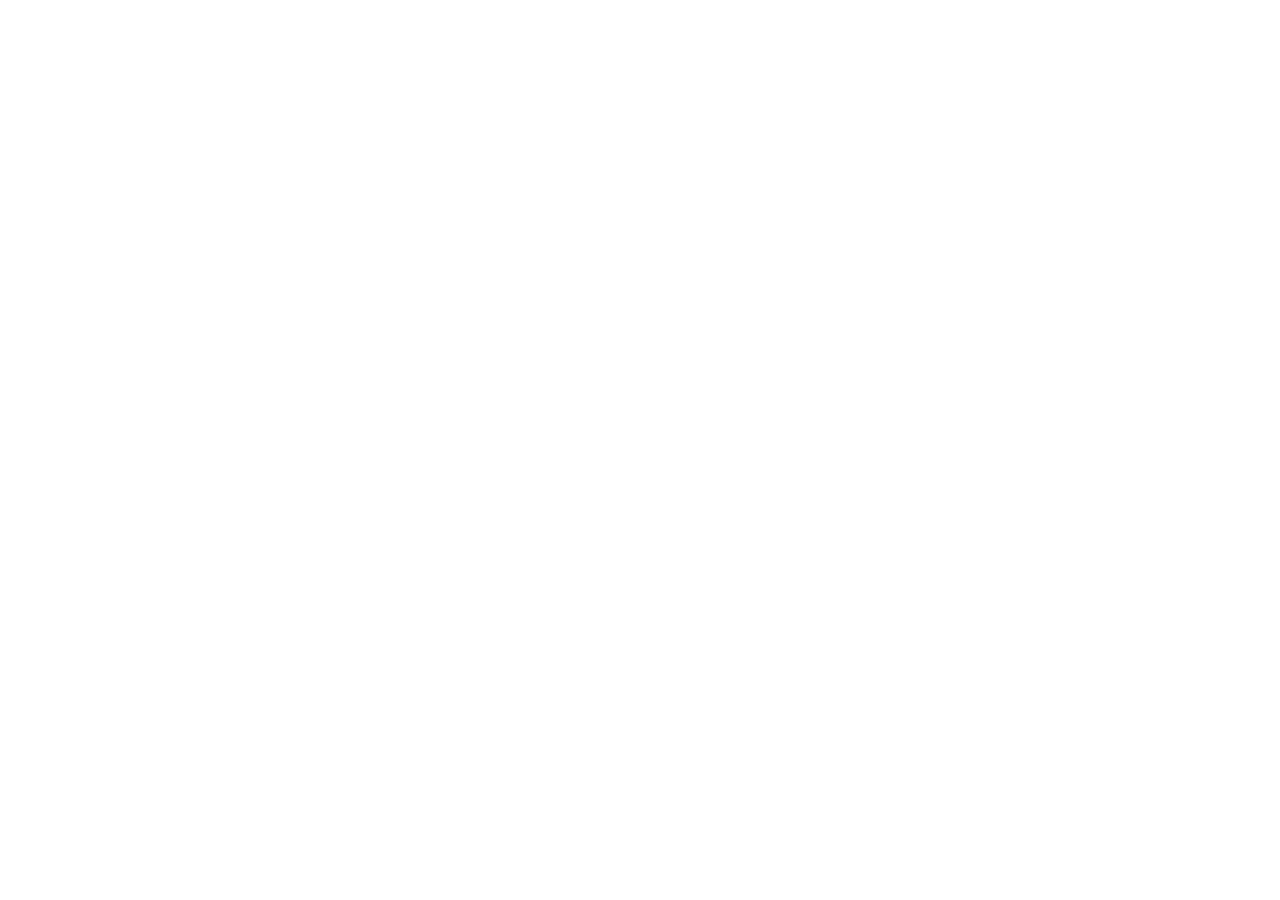
==== topics/assessment5/index.html @ 266ccaf4 "Finished building the head of the html" ====
<!DOCTYPE html>
<html lang="eng">

<head>
    <meta charset="UTF-8">
    <meta name="viewport" content="width=width-device-width, initial-scale=1.0">
    <title>Humans of New York | CART 211 Assessment</title>

    <meta name="description"
        content="A Humans of New York Story - A Course exercise (cart211_ exploring semantic HTML, CSS Grid, and Mobile queries)"
        .>
    <!--Open Graph metadata - controls how the page looks when shared on social media -->
    <meta property="og:type" content="article">
    <meta property="og:title" content="Humans of New York">
    <meta property="og:description" content="A Humans of New York story presented for CART 211">
    <meta property="og:url" content="put your url here">
    <meta property="og:image" content="https://hybrid.concordia.ca/">
    <meta property="og:image:width" content="1200">
    <meta property="og:image:height" content="630">
    <meta property="og:image:alt" content="Portrait associated with the America Pageant story">
    <meta name="twitter:card" content="summary_large_image">
    <meta name="twitter:title" content="Humans of New York">
    <meta name="twitter:description" content="A Humans of New York Story">
    <meta name="twitter:image" content="https://hybrid.concordia.ca/">

    <!-- Identifies the preffered url for this page to search engines -->
     <link rel="canonical" href="https://hybrid.concordia.ca/">

    <!-- Adds a small icon to the browser tab -->
     <link rel="icon" href="assets/favicon.ico">

     <meta name="author" content="Nicola Fournier">
     <meta name="copyright" content="Nicola Fournier, assessment5, 2026">

    <link rel="stylesheet" href="default.css">

    <link rel="preconnect" href="https://fonts.googleapis.com">
    <link rel="preconnect" href="https://fonts.gstatic.com" crossorigin>
    <link href="https://fonts.googleapis.com/css2?family=Questrial&family=Syne+Mono&display=swap" rel="stylesheet">

    <!-- Loads Font Awesome, a library of ready-made icons-->
    <!-- The Social media icons and hamburger menu use this library for-->
    <link rel="stylesheet" href="https://cdnjs.cloudflare.com/ajax/libs/font-awesome/4.7.0/css/font-awesome.min.css"
    
</head>


</html>
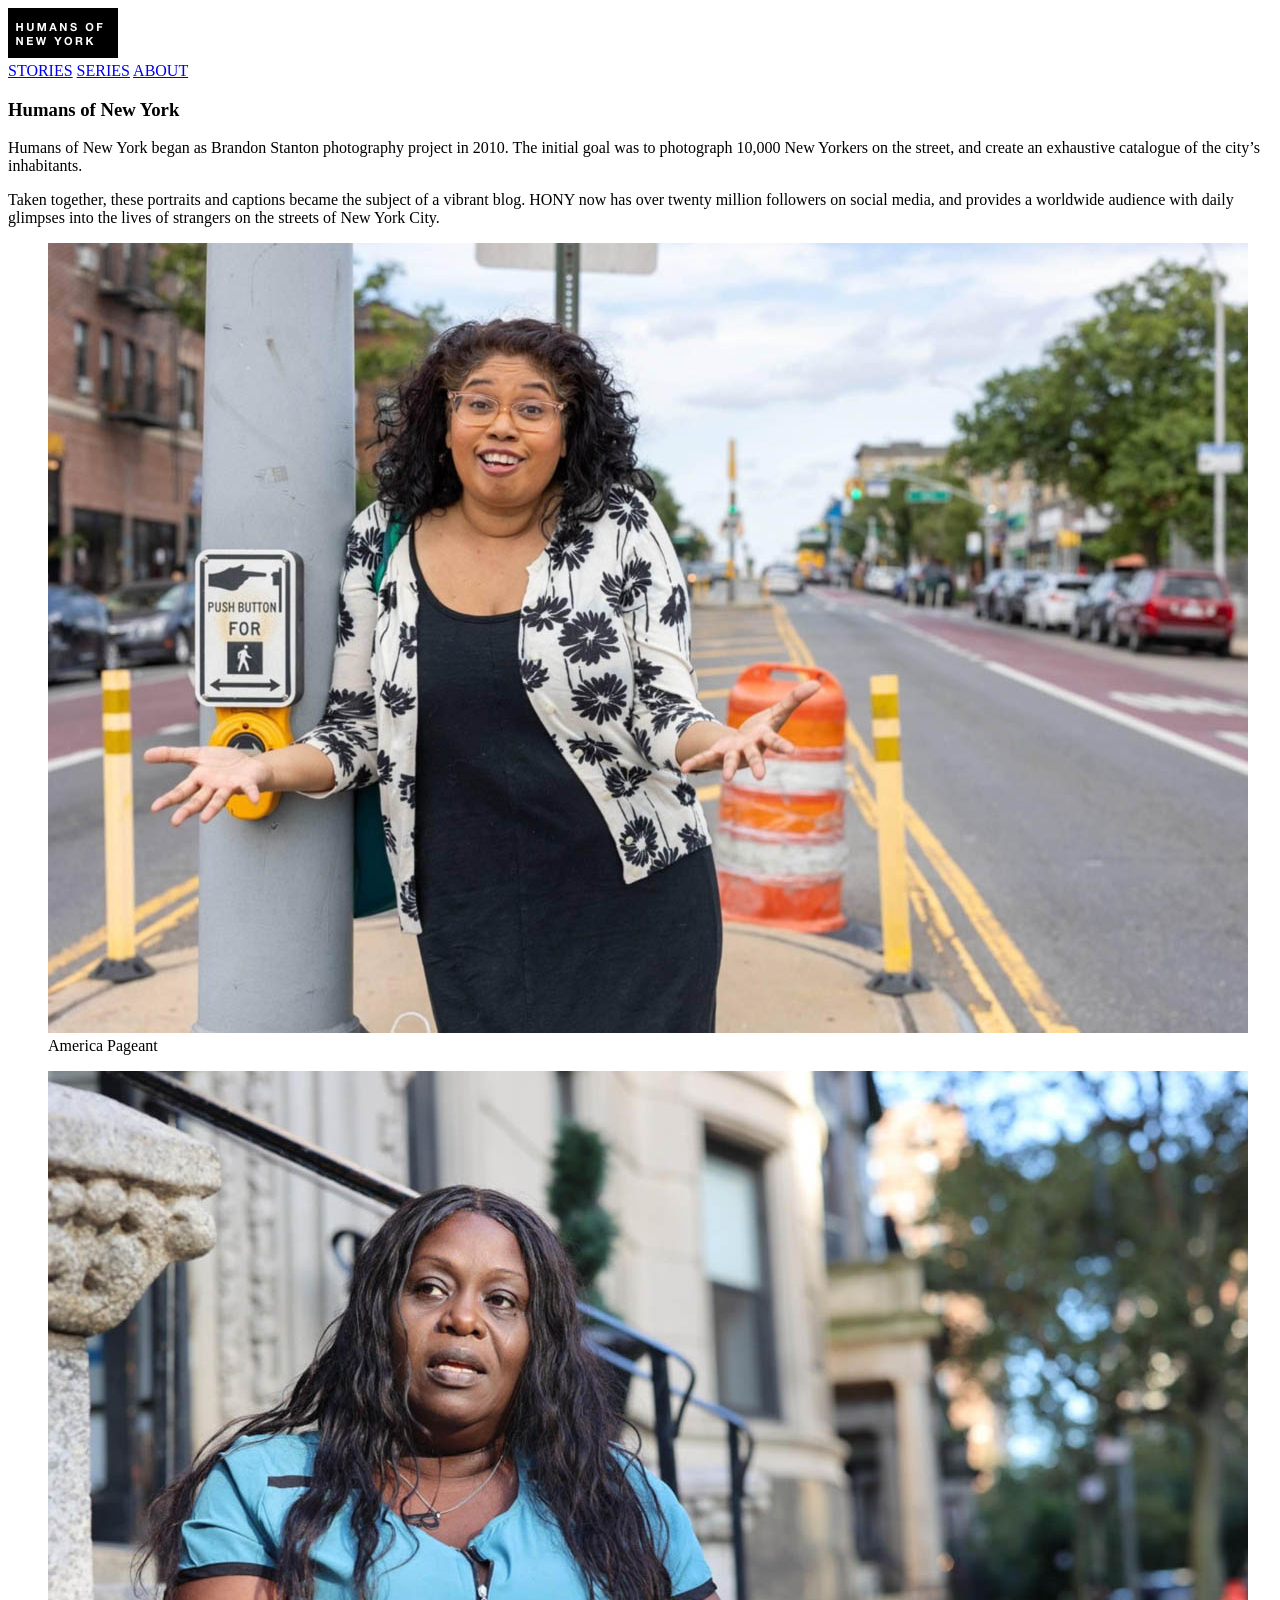
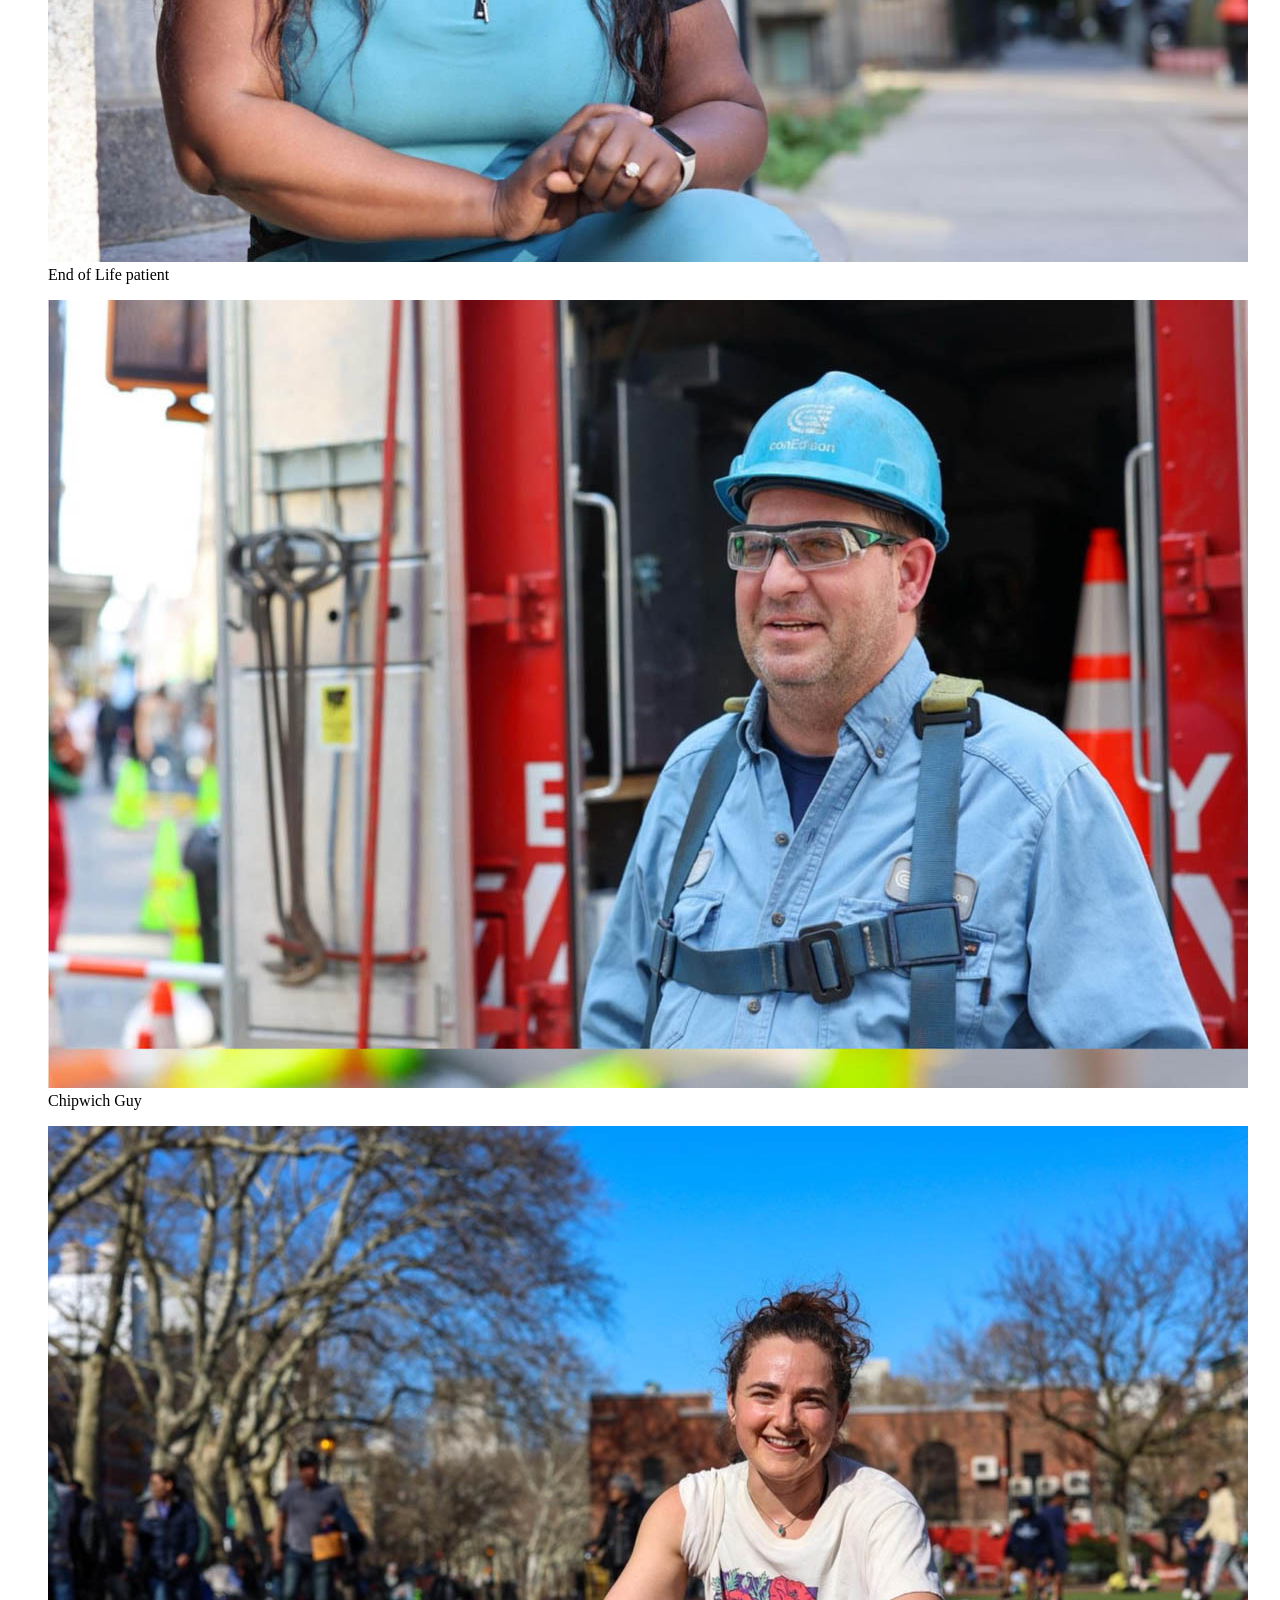
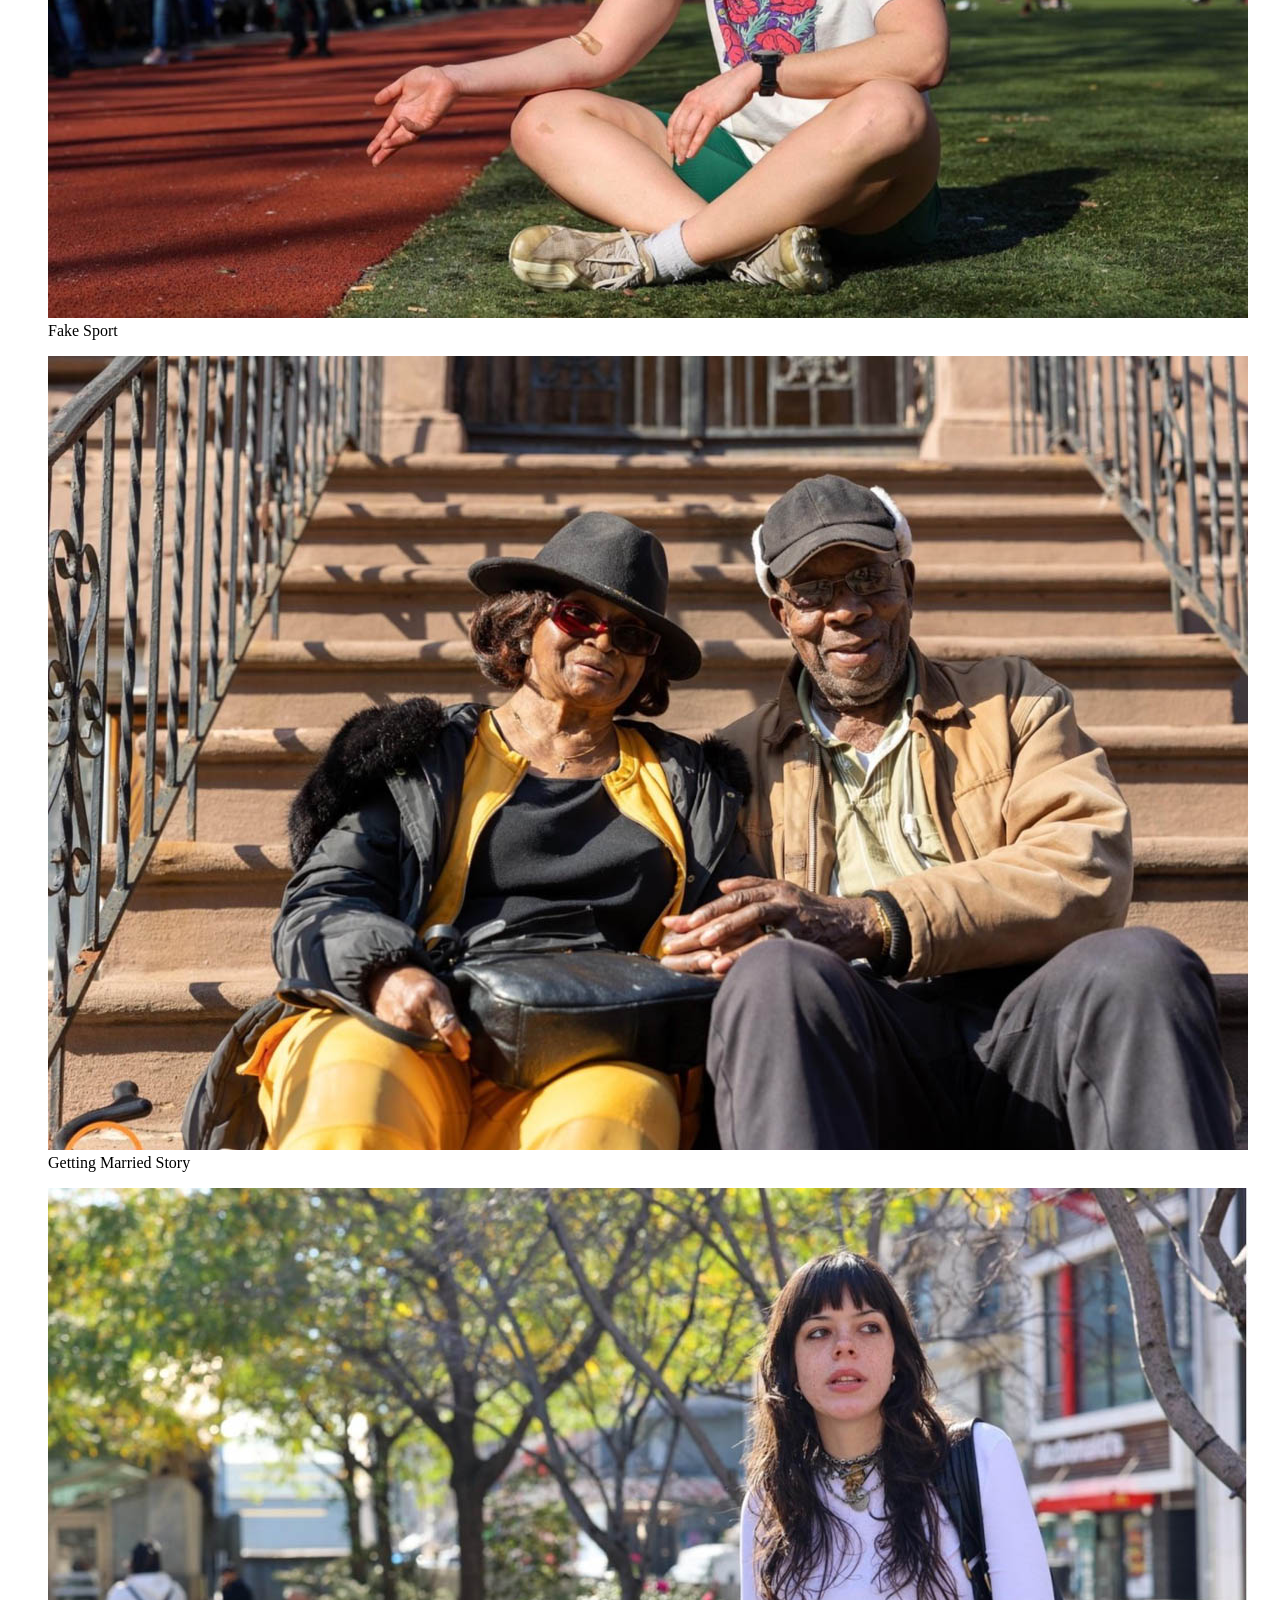
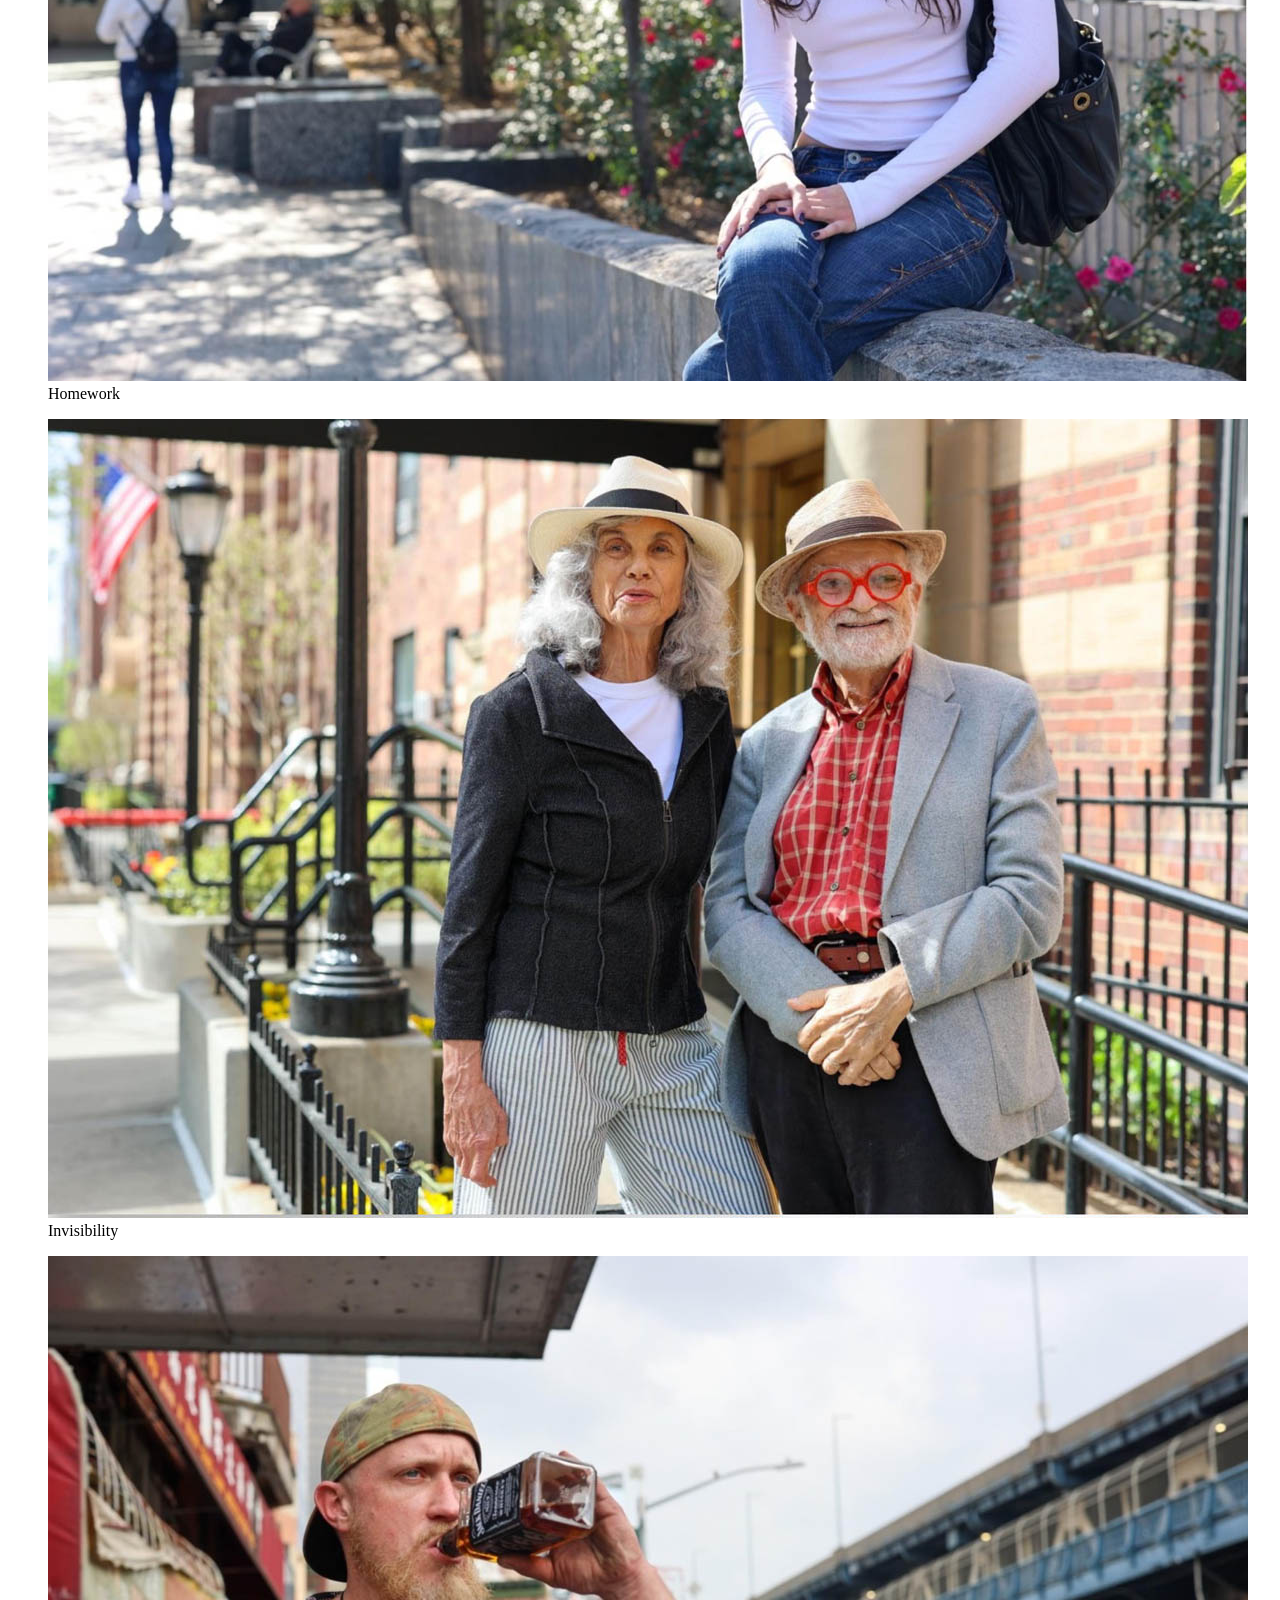
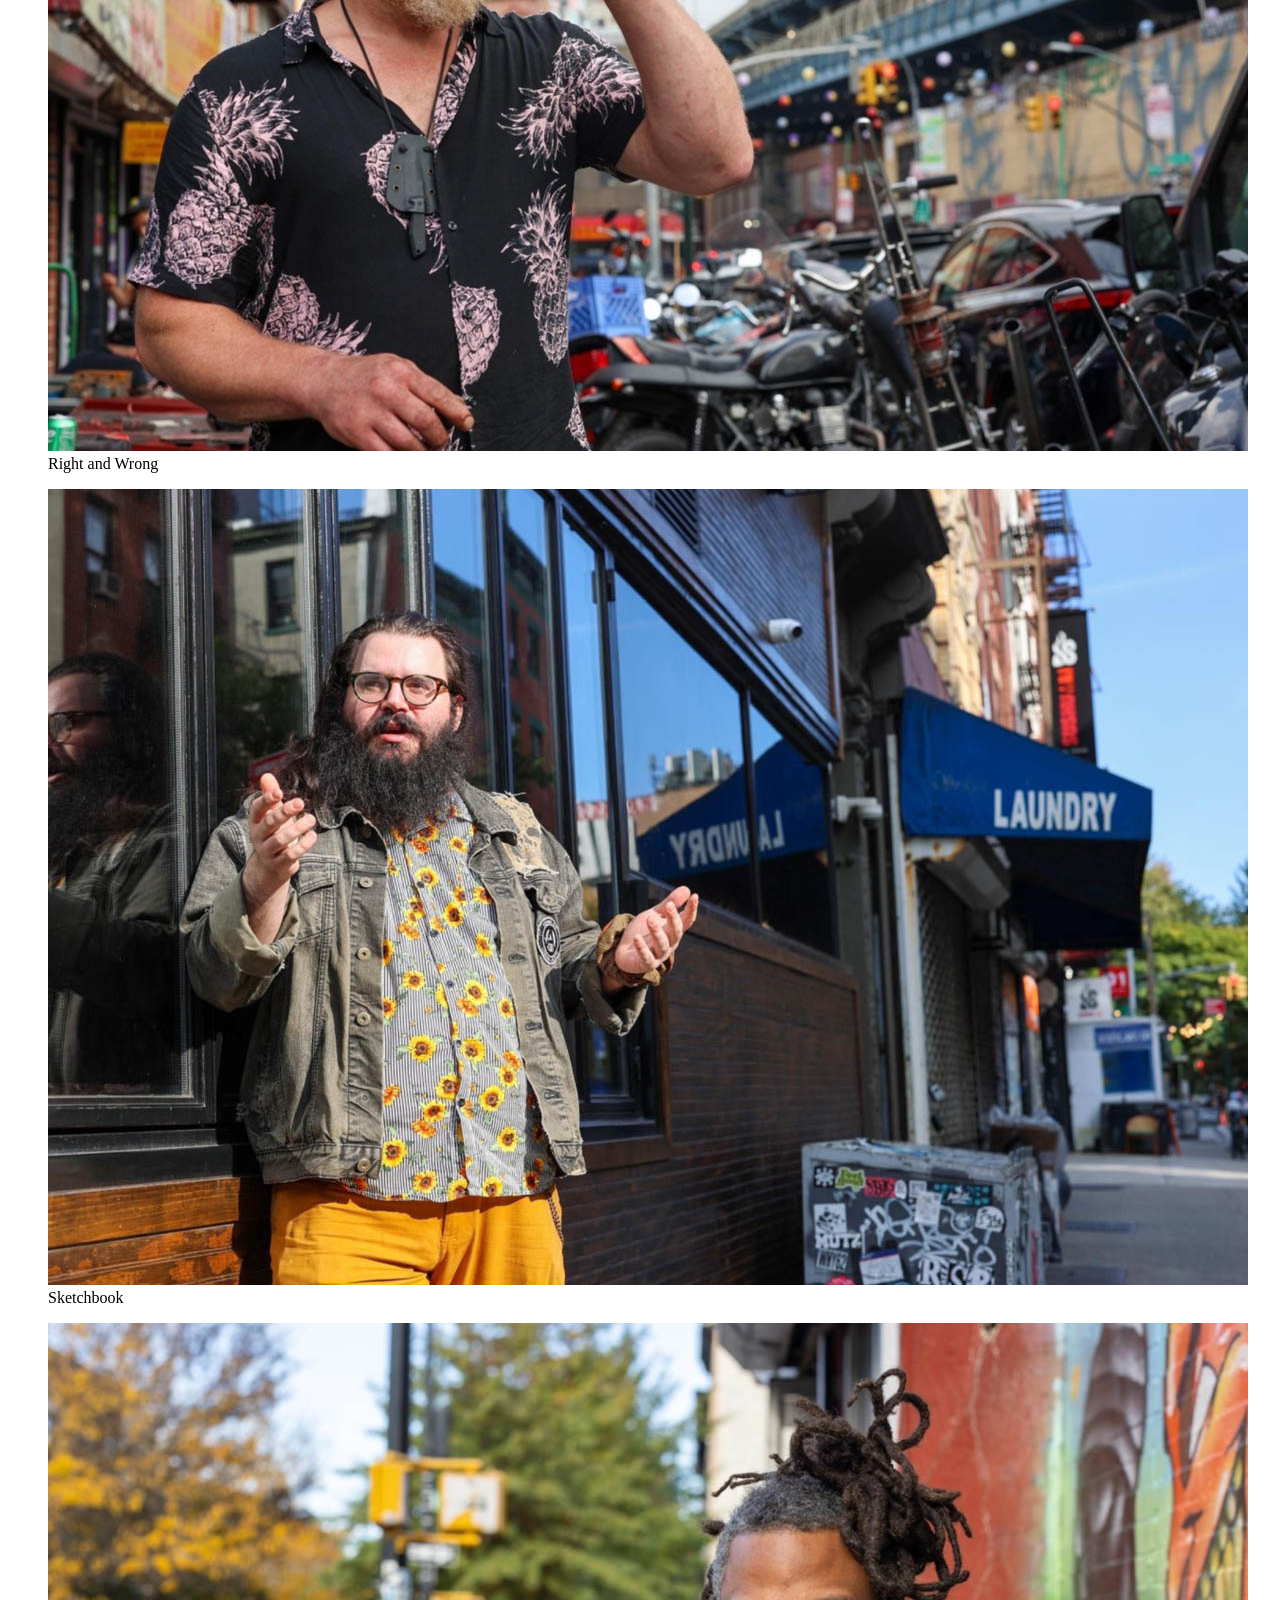
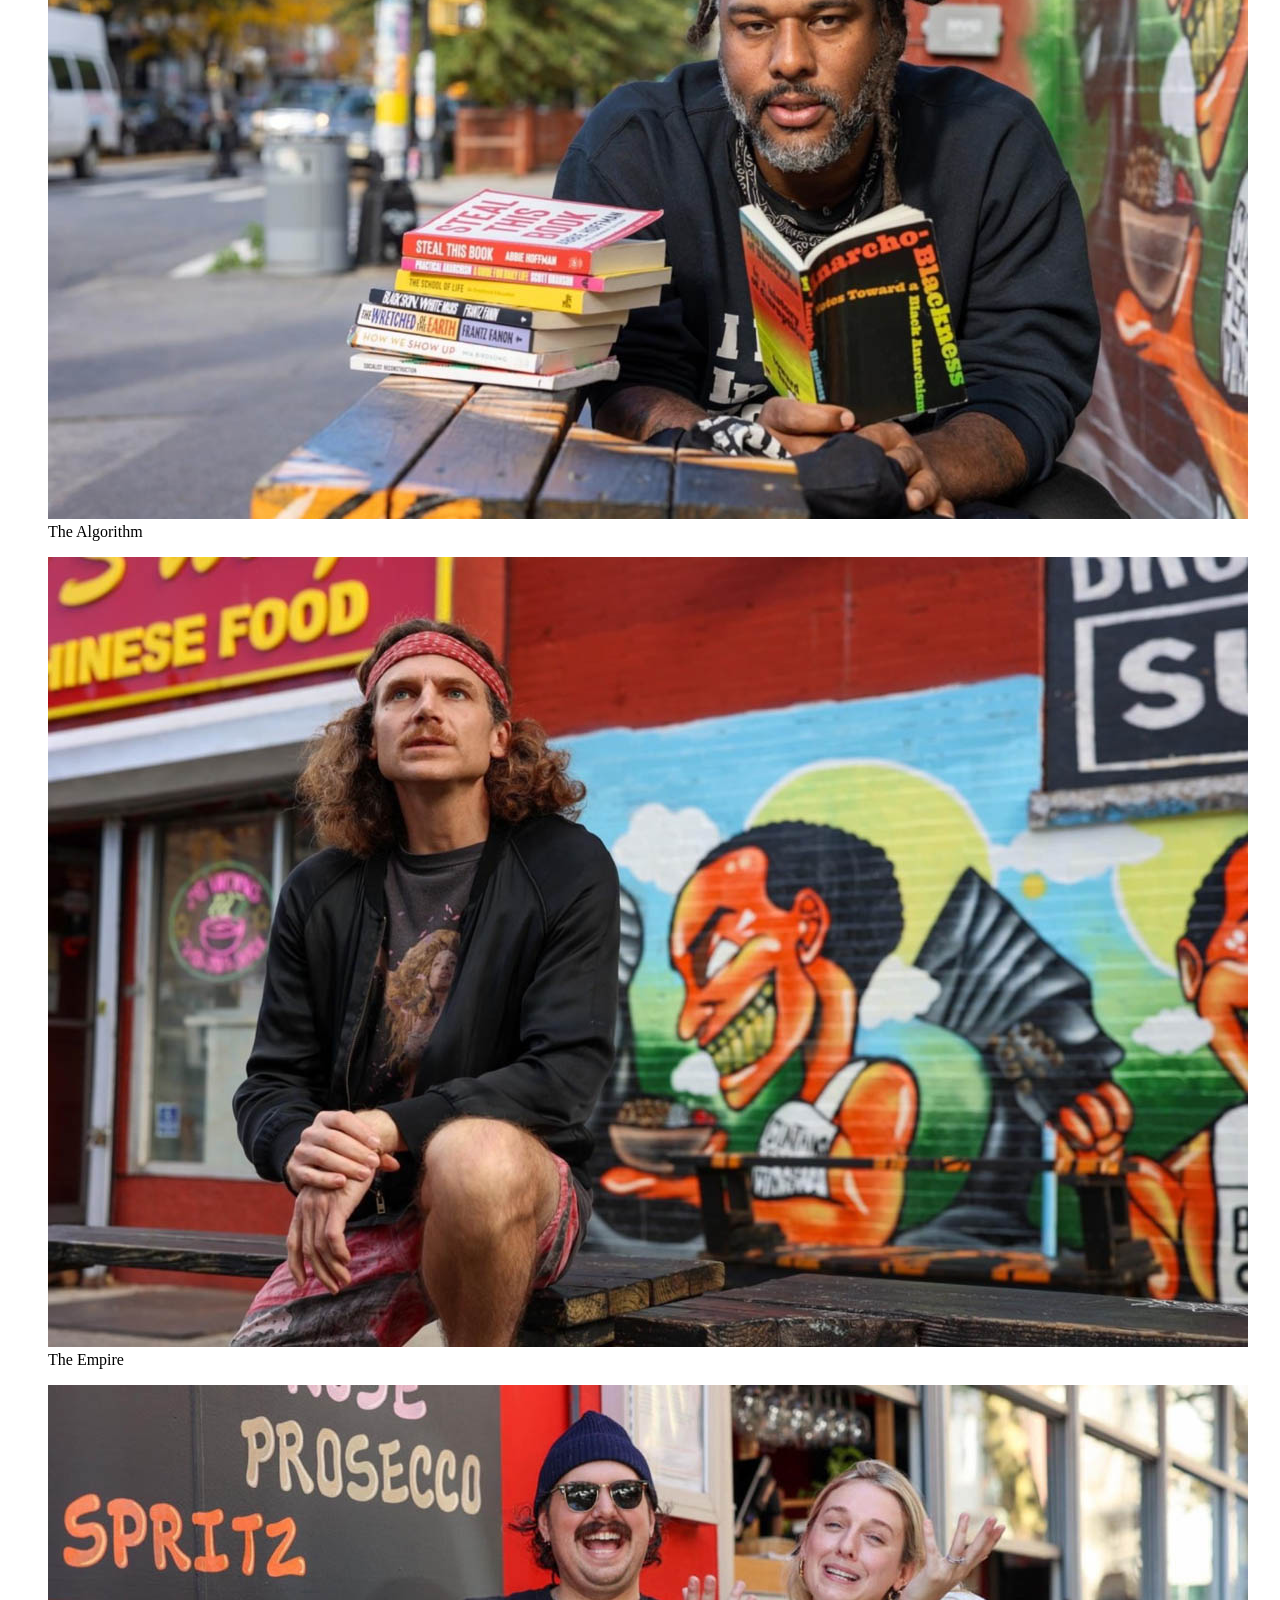
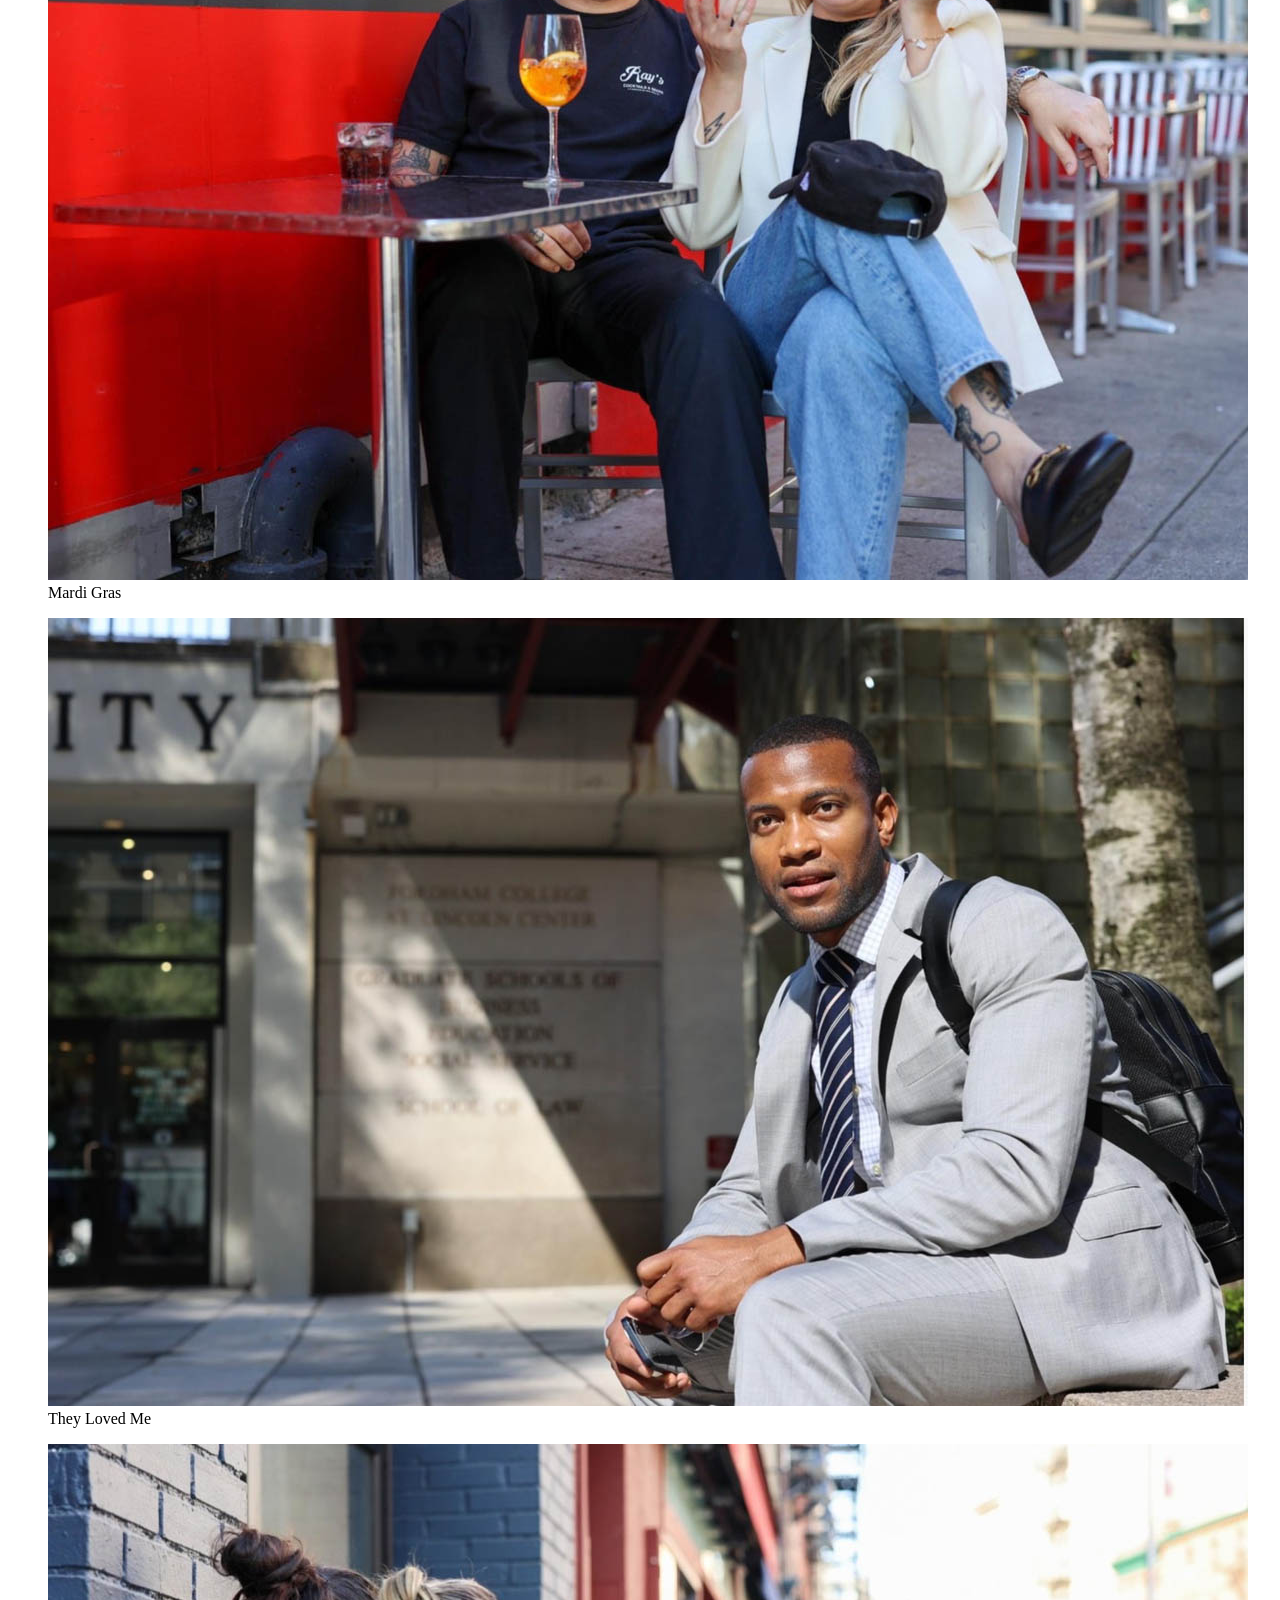
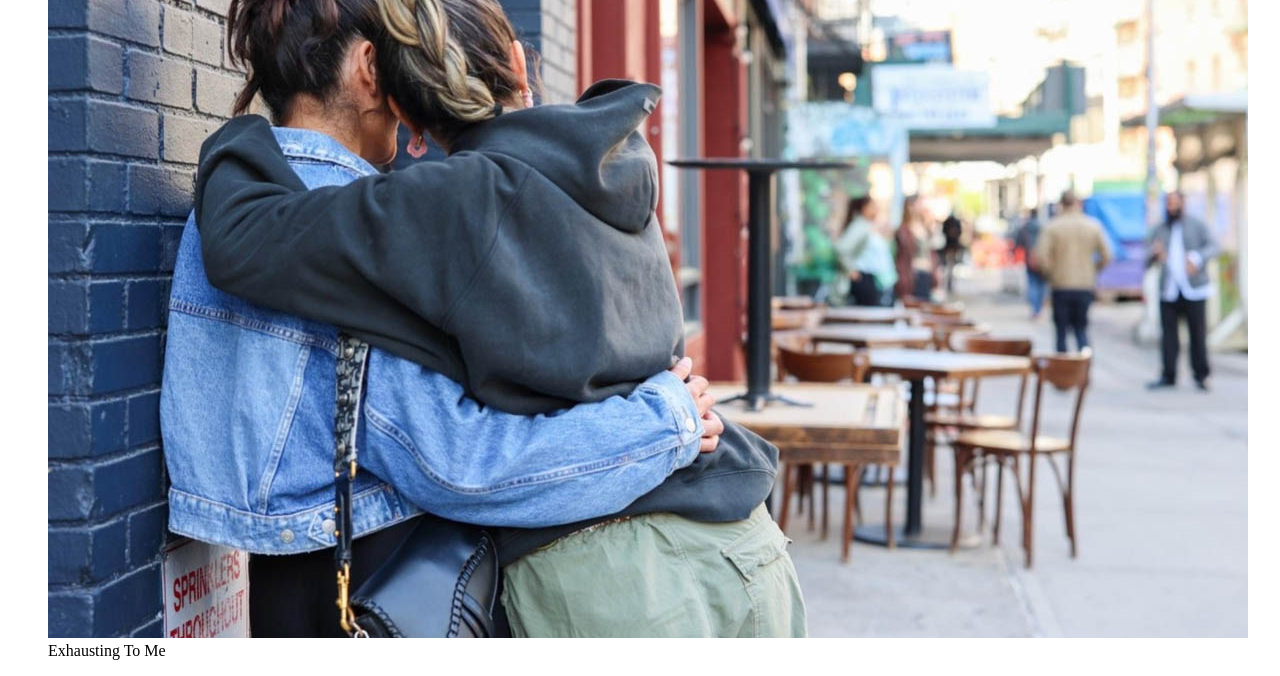
==== commit 9f4c4c48: "Built Figures" ====
--- a/topics/assessment5/index.html
+++ b/topics/assessment5/index.html
@@ -40,9 +40,167 @@
 
     <!-- Loads Font Awesome, a library of ready-made icons-->
     <!-- The Social media icons and hamburger menu use this library for-->
-    <link rel="stylesheet" href="https://cdnjs.cloudflare.com/ajax/libs/font-awesome/4.7.0/css/font-awesome.min.css"
-    
+    <link rel="stylesheet" href="https://cdnjs.cloudflare.com/ajax/libs/font-awesome/4.7.0/css/font-awesome.min.css">
+
 </head>
 
+<body>
+    <!-- CSS uses #wrapper to control the overall width and center of the content-->
+    <div id="wrapper">
+        <header>
+            <nav>
+                <div class="logo">
+                    <a href="#">
+                        <img src="assets/logo.png" alt="Logo" width="110" height="50">
+                    </a>
+                </div>
+
+                <div class="menu1">
+                <a href="story1.html" class="menu1_active">STORIES</a>
+                <a href="#" class="menu1_active">SERIES</a>
+                <a href="index.html" class="menu1_active">ABOUT</a>
+                </div>
+
+            </nav>
+
+        </header>
+    </div>
+
+    <section>
+        <article>
+            <h1>Humans of New York</h1>
+
+            <p class="intro">
+                Humans of New York began as Brandon Stanton photography project in 2010.  The initial goal was to photograph 10,000 New Yorkers on the street, and create an exhaustive catalogue of the city’s inhabitants.
+            </p>
+
+            <p class="intro">
+                Taken together, these portraits and captions became the subject of a vibrant blog. HONY now has over twenty million followers on social media, and provides a worldwide audience with daily glimpses into the lives of strangers on the streets of New York City.
+            </p>
+            <!-- IMAGE GALLERY:
+            The pict class created the CSS Grid Layout. Each figure is one gallery item. Classes im1 through im14 let CSS position images at different sizes to create an asymetrical collage.-->
+            <div class="pict">
+                <!-- Figure 1: image, link and caption -->
+            
+                 <figure class="im1">
+                    <a href="story1.html">
+                        <img src="assets/america_pageant.jpg" class="im" alt="America Pageant portrait">
+                    </a>
+                    <!-- Caption shown over the image using CSS-->
+                     <div class="hover-text"> America Pageant</div>
+                </figure>
+
+                <!-- Figure 2 -->
+                 <figure class="im2">
+                    <a href="story1.html">
+                        <img src="assets/end_of_life_patient.jpg" class="im" alt="End of Life patient portrait">
+                    </a>
+                    <!-- Caption shown over the image using CSS-->
+                     <div class="hover-text"> End of Life patient</div>
+                </figure>
+                <!-- Figure 3 -->
+                 <figure class="im3">
+                    <a href="story1.html">
+                        <img src="assets/Chipwich_guy.jpg" class="im" alt="Chipwich Guy portrait">
+                    </a>
+                    <!-- Caption shown over the image using CSS-->
+                     <div class="hover-text"> Chipwich Guy</div>
+                </figure>
+                <!-- Figure 4 -->
+                 <figure class="im4">
+                    <a href="story1.html">
+                        <img src="assets/fake_sport.jpg" class="im" alt="Fake Sport portrait">
+                    </a>
+                    <!-- Caption shown over the image using CSS-->
+                     <div class="hover-text"> Fake Sport</div>
+                </figure>
+                <!-- Figure 5 -->
+                 <figure class="im5">
+                    <a href="story1.html">
+                        <img src="assets/gettin_married.jpg" class="im" alt="Getting Married Story portrait">
+                    </a>
+                    <!-- Caption shown over the image using CSS-->
+                     <div class="hover-text"> Getting Married Story</div>
+                </figure>
+                <!-- Figure 6 -->
+                 <figure class="im6">
+                    <a href="story1.html">
+                        <img src="assets/homework.jpg" class="im" alt="Homework Story portrait">
+                    </a>
+                    <!-- Caption shown over the image using CSS-->
+                     <div class="hover-text">Homework</div>
+                </figure>
+                <!-- Figure 7 -->
+                 <figure class="im7">
+                    <a href="story1.html">
+                        <img src="assets/invisibility.jpg" class="im" alt="Invisibility Story portrait">
+                    </a>
+                    <!-- Caption shown over the image using CSS-->
+                     <div class="hover-text">Invisibility</div>
+                </figure>
+                <!-- Figure 8 -->
+                 <figure class="im8">
+                    <a href="story1.html">
+                        <img src="assets/Right_and_wrong.jpg" class="im" alt="Right and Wrong Story portrait">
+                    </a>
+                    <!-- Caption shown over the image using CSS-->
+                     <div class="hover-text"> Right and Wrong</div>
+                </figure>
+                <!-- Figure 9 -->
+                 <figure class="im9">
+                    <a href="story1.html">
+                        <img src="assets/sketchbook.jpg" class="im" alt="Sketchbook Story portrait">
+                    </a>
+                    <!-- Caption shown over the image using CSS-->
+                     <div class="hover-text"> Sketchbook</div>
+                </figure>
+                <!-- Figure 10 -->
+                 <figure class="im10">
+                    <a href="story1.html">
+                        <img src="assets/the_algorithm.jpg" class="im" alt="The Algorithm Story portrait">
+                    </a>
+                    <!-- Caption shown over the image using CSS-->
+                     <div class="hover-text">The Algorithm</div>
+                </figure>
+                <!-- Figure 11 -->
+                 <figure class="im11">
+                    <a href="story1.html">
+                        <img src="assets/The_Empire.jpg" class="im" alt="The Empire Story portrait">
+                    </a>
+                    <!-- Caption shown over the image using CSS-->
+                     <div class="hover-text"> The Empire</div>
+                </figure>
+                <!-- Figure 12 -->
+                 <figure class="im12">
+                    <a href="story1.html">
+                        <img src="assets/Mardi-Gras.jpg" class="im" alt="Mardi Gras Story portrait">
+                    </a>
+                    <!-- Caption shown over the image using CSS-->
+                     <div class="hover-text"> Mardi Gras</div>
+                </figure>
+                <!-- Figure 13 -->
+                 <figure class="im13">
+                    <a href="story1.html">
+                        <img src="assets/they_loved_me.jpg" class="im" alt="They Loved Me Story portrait">
+                    </a>
+                    <!-- Caption shown over the image using CSS-->
+                     <div class="hover-text"> They Loved Me</div>
+                </figure>
+                <!-- Figure 14 -->
+                 <figure class="im11">
+                    <a href="story1.html">
+                        <img src="assets/exhausting_to_me.jpg" class="im" alt="Exhausting To Me Story portrait">
+                    </a>
+                    <!-- Caption shown over the image using CSS-->
+                     <div class="hover-text"> Exhausting To Me</div>
+                </figure>
+            </div>
+        </article>
+
+
+
+    </section>
+</body>
+
 
 </html>
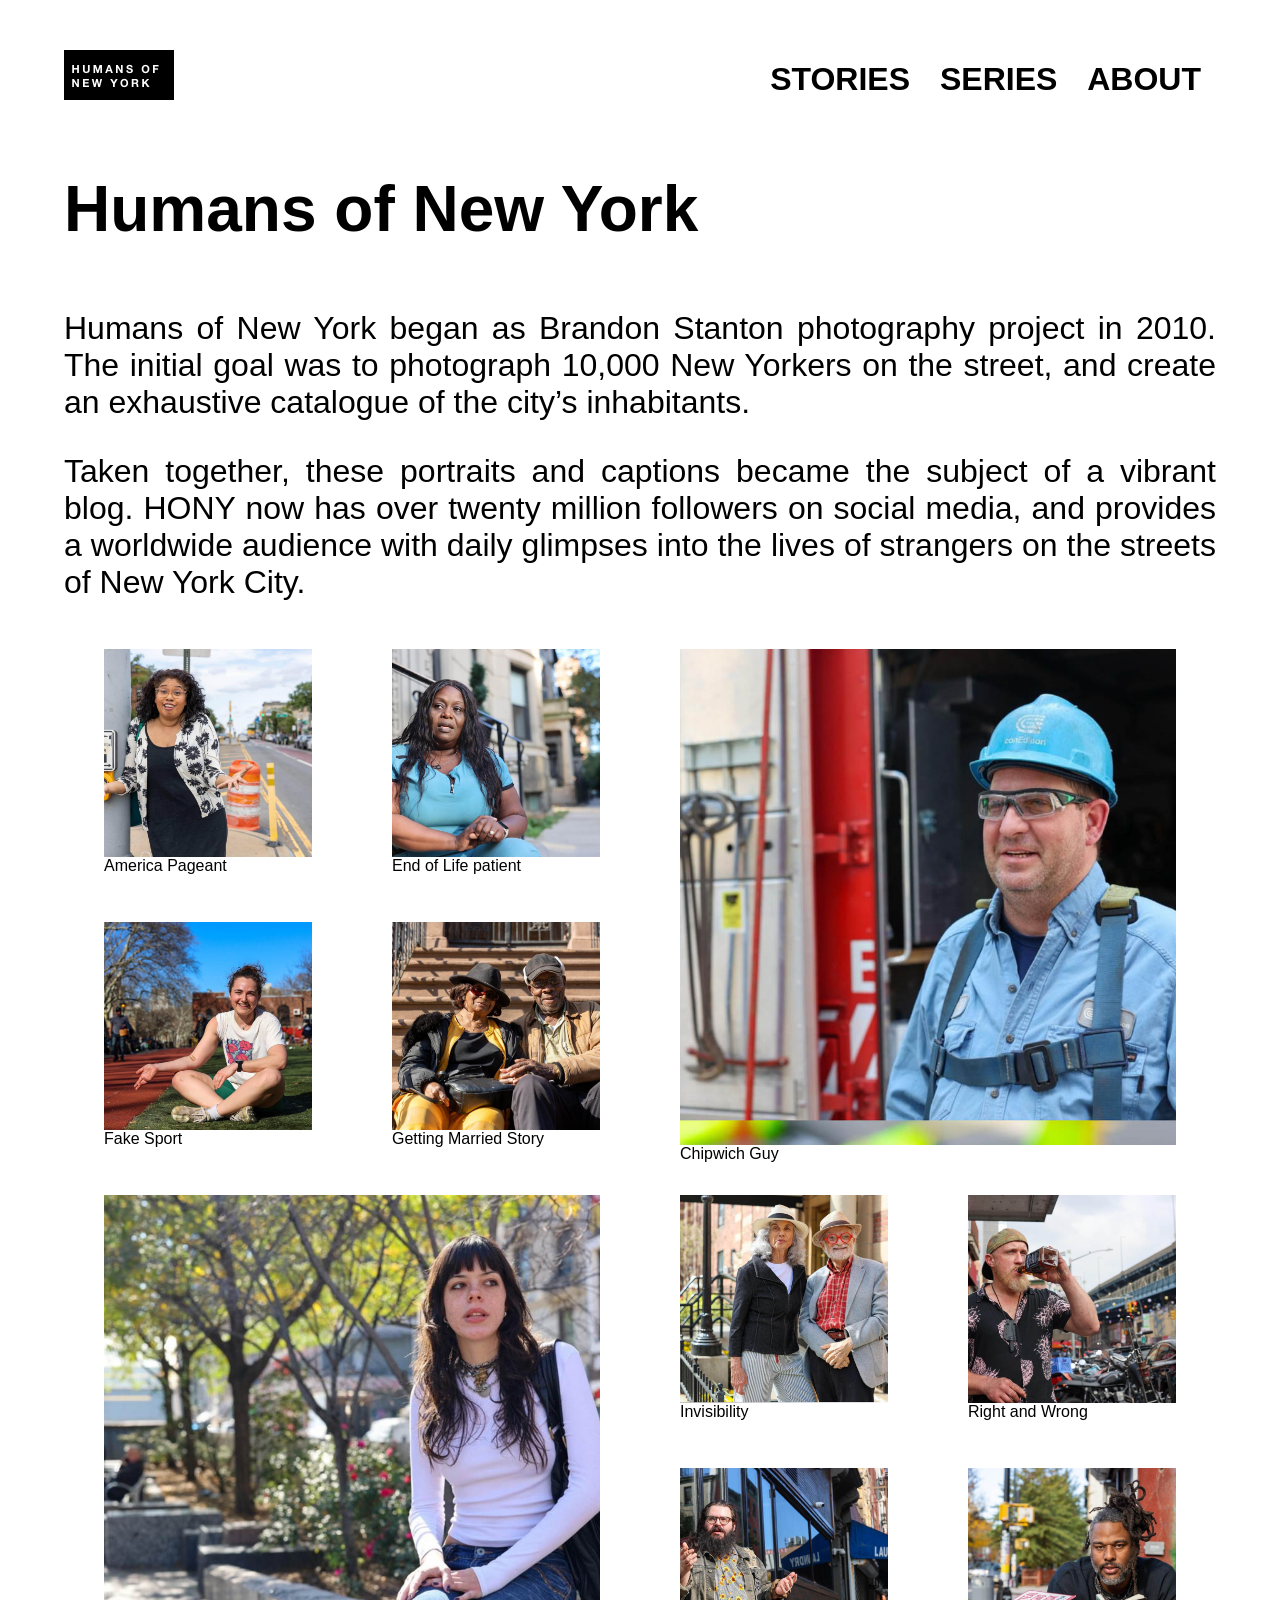
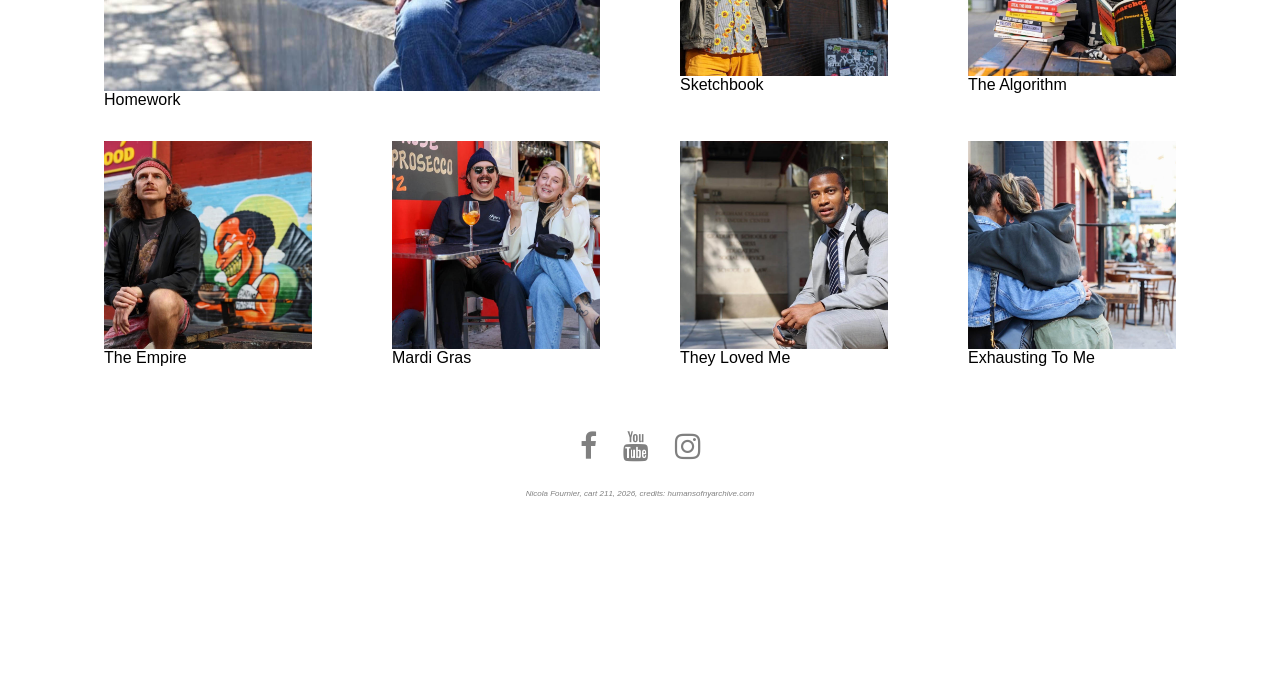
==== commit 25241d37: "finished basic html skeleton and basic css styling on most things" ====
--- a/topics/assessment5/index.html
+++ b/topics/assessment5/index.html
@@ -14,17 +14,17 @@
     <meta property="og:title" content="Humans of New York">
     <meta property="og:description" content="A Humans of New York story presented for CART 211">
     <meta property="og:url" content="put your url here">
-    <meta property="og:image" content="https://hybrid.concordia.ca/">
+    <meta property="og:image" content="assets/america_pageant.jpg">
     <meta property="og:image:width" content="1200">
     <meta property="og:image:height" content="630">
     <meta property="og:image:alt" content="Portrait associated with the America Pageant story">
     <meta name="twitter:card" content="summary_large_image">
     <meta name="twitter:title" content="Humans of New York">
     <meta name="twitter:description" content="A Humans of New York Story">
-    <meta name="twitter:image" content="https://hybrid.concordia.ca/">
+    <meta name="twitter:image" content="assets/america_pageant.jpg">
 
     <!-- Identifies the preffered url for this page to search engines -->
-     <link rel="canonical" href="https://hybrid.concordia.ca/">
+     <link rel="canonical" href="https://nicoreganono.github.io/cart211/topics/assessment5/index.html">
 
     <!-- Adds a small icon to the browser tab -->
      <link rel="icon" href="assets/favicon.ico">
@@ -64,7 +64,7 @@
             </nav>
 
         </header>
-    </div>
+   
 
     <section>
         <article>
@@ -187,7 +187,7 @@
                      <div class="hover-text"> They Loved Me</div>
                 </figure>
                 <!-- Figure 14 -->
-                 <figure class="im11">
+                 <figure class="im14">
                     <a href="story1.html">
                         <img src="assets/exhausting_to_me.jpg" class="im" alt="Exhausting To Me Story portrait">
                     </a>
@@ -195,11 +195,31 @@
                      <div class="hover-text"> Exhausting To Me</div>
                 </figure>
             </div>
+            <!-- End of image gallry -->
         </article>
-
-
-
     </section>
+
+    <footer>
+        <!-- Groups the social icons and credits together-->
+        <div class="social">
+            <!-- Social Media Links.
+              Font Awesome uses class names to display each icons.
+            The # links are placeholders and should be replaced with real profile URL's-->
+            <div class="icons-wrapper">
+                <a href="#" class="fa fa-facebook" aria-label="Facebook"></a>
+                <a href="#" class="fa fa-youtube" aria-label="YouTube"></a>
+                <a href="#" class="fa fa-instagram" aria-label="Instagram"></a>
+    
+            </div>
+
+            <div class="credits">
+                <p> Nicola Fournier, cart 211, 2026, credits: humansofnyarchive.com</p>
+            </div>
+
+        </div>
+        <video src="https://youtube.com/exploding_my_balls" ></video>
+    </footer>
+ </div>
 </body>
 
 
--- a/topics/assessment5/default.css
+++ b/topics/assessment5/default.css
@@ -0,0 +1,317 @@
+/* GENERAL PAGE STYLE */
+body {
+    font-family: Questrial, sans-serif;
+    /*amkes the text decently bold */
+    font-weight: 400;
+    /* Use the default font size as the reference size*/
+    font-size: 1em;
+    padding: 0;
+    margin: 0;
+}
+
+.menu1{
+    display: flex;
+    background: white;
+    justify-content: space-around;
+    align-items: center;
+}
+
+.menu1 a {
+    display: block;
+}
+
+/* MAIN CONTENT AND HEADINGS*/
+
+#wrapper {
+    width: 90%;
+    margin: 0 auto;
+}
+
+h1 {
+    text-align: left;
+    /* Make the heading 4 time sthe base font size*/
+    font-size: 4em;
+    /*add space below the heading*/
+    margin-bottom: 1em;
+}
+
+h2 {
+    margin-top: 0px;
+    margin-bottom: 30px;
+    text-align: right;
+    font-size: 20px;
+    color: darkgrey;
+}
+
+.intro {
+    font-size: 2em;
+    margin-bottom: 1em;
+    text-align: justify;
+}
+
+nav {
+    display:grid;
+    /*1st column is 60% and 1fr is one fraction of the rest, aka 40% */
+    grid-template-columns: 60% 1fr;
+    align-items: center;
+    font-size: 2em;
+    margin-top: 50px;
+}
+
+.logo{
+    text-align: left;
+}
+/* NAVIGATION */
+nav a {
+    text-decoration: none;
+    color: black;
+    font-weight: bold;
+}
+
+nav a:hover {
+    color:darkgrey;
+}
+
+.menu1 {
+    text-align: right;
+}
+
+.menu1-active {
+    text-align: right;
+    color:grey;
+}
+
+/*SECTIONS AND ARTICLES*/
+section{
+    margin-bottom: 20px;
+    text-align: justify;
+}
+/*add extra space under the last paragraph */
+article p:last-child {
+    margin-bottom: 80px;
+}
+
+article h3 {
+    margin-bottom: 10px;
+    color:darkgrey;
+}
+
+/* FOOTER */
+
+footer {
+    margin-top: 20px;
+    min-height: 30px;
+    font-size: 10px;
+    font-weight: lighter;
+    text-align: right;
+    font-style: italic;
+}
+
+footer a {
+    text-decoration: none;
+    color: black;
+}
+
+/* DESKTOP IMAGE GRID */
+
+.pict {
+    display: grid;
+    /*Create 12 equally sizded columns*/
+    grid-template-columns: repeat(12, 1fr);
+    gap: 0;
+    margin: 0;
+    padding: 0;
+} 
+
+.im {
+    width: 100%;
+    height: auto;
+    /*request a square image area */
+    aspect-ratio: 1/1;
+    /* fill the area without stretching the image - the image may be cropped to fit */
+    object-fit: cover;
+    box-sizing: border-box;
+    display: block;
+}
+
+/* FIRST AND SECOND ROWS */
+
+/*Image 1: upper left position*/
+
+.im1 {
+    /*span 3 columns*/
+    grid-column: 1 / 4;
+    /*span 2 rows*/
+    grid-row: 1 / 3;
+
+}
+/*Image 2: beside im1*/
+.im2 {
+    /*span the next 3 columns*/
+    grid-column: 4 / 7;
+    /*span the same 2 rows*/
+    grid-row: 1 / 3;
+
+}
+/*Image 3: large rectangle on the right*/
+.im3 {
+    /*span 6 columns*/
+    grid-column: 7 / 13;
+    /*span 4 rows*/
+    grid-row: 1 / 5;
+
+}
+/*Image 4: below im1*/
+
+.im4 {
+    /*span same 3 columns as im1*/
+    grid-column: 1 / 4;
+    /*span 2 next rows*/
+    grid-row: 3 / 5;
+
+}
+/*Image 5: below im2*/
+.im5 {
+    /*span the same 3 columns as im2*/
+    grid-column: 4 / 7;
+    /*span the next 2 rows*/
+    grid-row: 3 / 5;
+
+}
+/* THIRD AND FOURTH ROWS*/
+/*Image 6: large rectangle on the left*/
+.im6 {
+    /*span 6 columns*/
+    grid-column: 1 / 7;
+    /*span 4 rows*/
+    grid-row: 5 / 9;
+
+}
+/*Image 7: upper image on the right*/
+.im7 {
+    /*span 3 columns*/
+    grid-column: 7 / 10;
+    /*span 2 rows*/
+    grid-row: 5 / 7;
+
+}
+/*Image 8: besides im7*/
+.im8 {
+    /*span next 3 columns*/
+    grid-column: 10 / 13;
+    /*align with im7*/
+    grid-row: 5 / 7;
+
+}
+/*Image 9: below im7*/
+.im9 {
+    /*align with im7*/
+    grid-column: 7 / 10;
+    /*span 2 rows below im7*/
+    grid-row: 7 / 9;
+
+}
+/*Image 10: below im8*/
+.im10 {
+    /*span 3 columns*/
+    grid-column: 10 / 13;
+    /*span 2 rows*/
+    grid-row: 7 / 9;
+
+}
+/*LAST STRETCH OF IMAGES*/
+/*apply shared positioning to images 11 and 13*/
+.im11,
+.im13 {
+    /*span 3 columns*/
+    grid-column: 1 / 4;
+    /*span 2 rows*/
+    grid-row: 9 / 11;
+
+}
+/*apply shared positioning to images 12 and 14*/
+.im12,
+.im14 {
+    /*span 3 columns*/
+    grid-column: 4 / 7;
+    /*span 2 rows*/
+    grid-row: 9 / 11;
+
+}
+
+/*Override the starting position for im13*/
+.im13 {
+    /*place im13 in col 7-9*/
+    grid-column: 7 / 10;
+}
+/*Override the starting position for im14*/
+.im14 {
+    /*place im13 in col 10-12*/
+    grid-column: 10 / 13;
+}
+/* END OF DESKTOP IMAGE GRID*/
+
+/* SOCIAL MEDIA LINKS */
+.social a{
+    color: grey;
+    font-size: 30px;
+}
+
+.social a:hover {
+    color: lightgrey;
+    font-size: 30 px;
+}
+
+.social p{
+    margin-top: 10px;
+    margin-bottom: 30px;
+    color: grey;
+    text-align: center;
+    /*use 80% of inherent font size*/
+    font-size: 0.8em;
+}
+
+/* SOCIAL ICON CONTAINER */
+
+.social {
+    display: flex;
+    /*Stack the children vertically*/
+    flex-direction: column;
+    /*Center the children horizontally*/
+    align-items: center;
+    text-align: center;
+    padding: 20px 0;
+    color:grey;
+}
+
+.social .fa{
+    font-size: 3em;
+    padding: 8px;
+    color: grey;
+}
+
+/*ICON ROW AND HOVER EFFECTS*/
+
+.icons-wrapper {
+    /*arrange icons in a row*/
+    display: flex;
+    justify-content: center;
+    /*allows the icons to move to another line when needed*/
+    flex-wrap: wrap;
+    gap:10px;
+    width:100%
+}
+
+.fa {
+    font-size: 6em;
+}
+
+.fa.hover {
+    color: lightgrey;   
+}
+
+.credits {
+    margin-top: 10px;
+    font-size: 1em;
+    width: 100%;
+}
